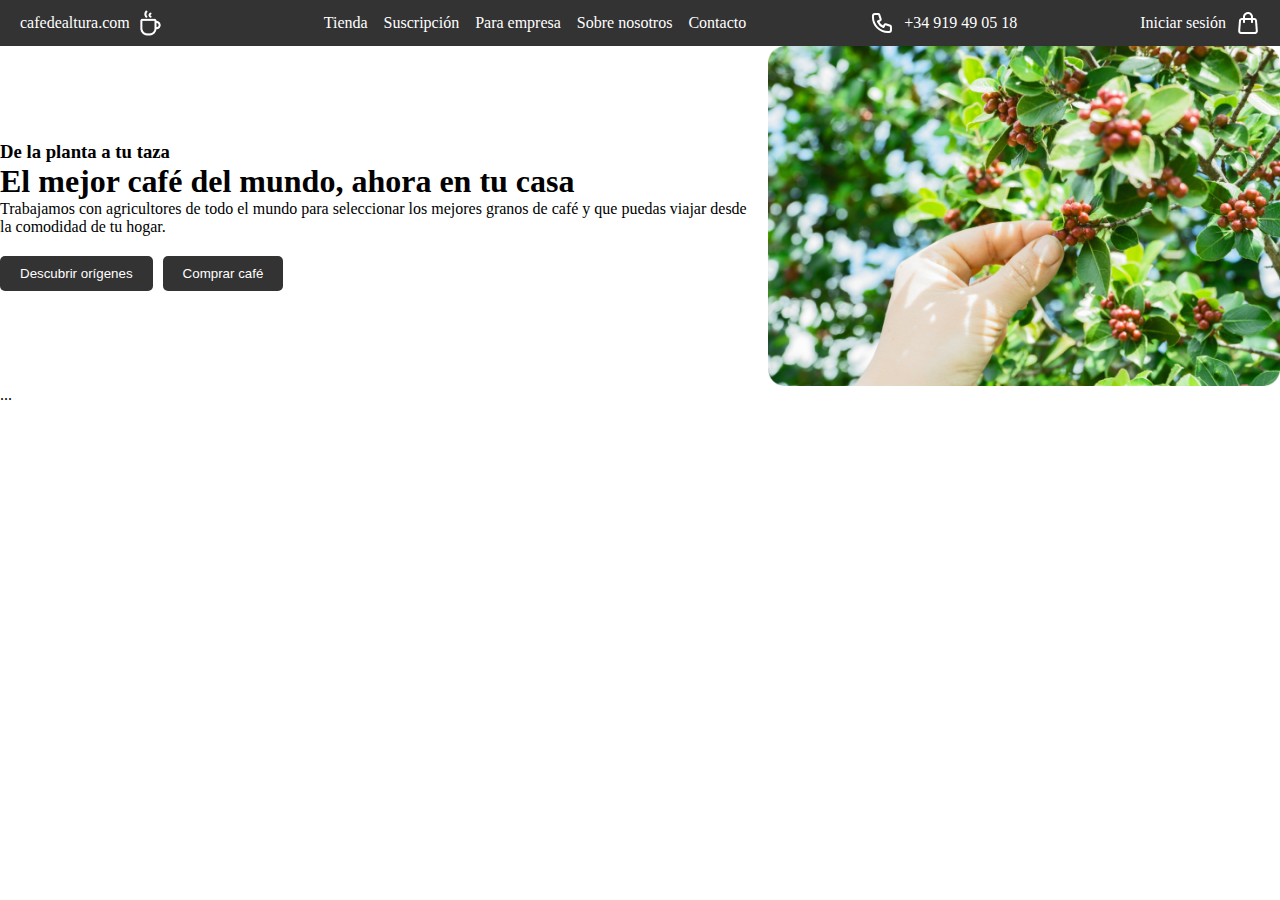
==== prueba.html @ 792d778a "summit" ====
<!DOCTYPE html>
<html lang="en">
  <head>
    <meta charset="UTF-8" />
    <meta name="viewport" content="width=device-width, initial-scale=1.0" />
    <link rel="stylesheet" href="prueba.css" />
    <title>Café Altura</title>
  </head>
  <body>
    <header class="nav-bar">
      <div class="logo-container">
        
        <span>cafedealtura.com</span>
        <img src="assets/IMG/ps_coffee-hot.png" alt="Café Altura logo" />
      </div>
      <nav class="desplegable">
        <ul>
          <li>Tienda</li>
          <li>Suscripción</li>
          <li>Para empresa</li>
          <li>Sobre nosotros</li>
          <li>Contacto</li>
        </ul>
      </nav>
      <div class="contact-container">
        <img src="assets/IMG/Phone.svg" alt="Teléfono" />
        <span>+34 919 49 05 18</span>
      </div>
      <div class="user-container">
        <span>Iniciar sesión</span>
        <img src="assets/IMG/Carr.png" alt="Carrito de compras" />
      </div>
    </header>
<section class="centro-banner">
    <div class="banner-content">
        <h3>De la planta a tu taza</h3>
        <h1>El mejor café del mundo, ahora en tu casa</h1>
        <p>
            Trabajamos con agricultores de todo el mundo para seleccionar los
            mejores granos de café y que puedas viajar desde la comodidad de tu
            hogar.
        </p>
        <div class="buttons-container">
            <button>Descubrir orígenes</button>
            <button>Comprar café</button>
        </div>
    </div>
    <div class="banner-image">
        <img src="assets/IMG/Heroimage.png" alt="Imagen de Café" />
    </div>
</section>
...

  </body>
</html>
---- prueba.css ----
/* *{
    margin: 0;
    padding: 0;
    box-sizing: border-box;
}
body{
    background-color: #fff;
    font-family: 'Outfit',

}

.nav-ba{
    display: flex;
    justify-content: space-between;
    background-color: #2B2A2B;
}
.nav-ba ul{
    display: flex;
    list-style: none;
    gap: 8px;
    background: #2B2A2B;
box-shadow: 0px 4px 4px 0px rgba(0, 0, 0, 0.03);
color: #fff;
padding: 8px;
   
}
;


.centro-banner{
    display: flex;
}

.div-banner{
    display: flex;
    justify-content: space-between;
    padding: 48px 40px;
    gap: 20px;
   
    flex-direction: column;
    align-items: flex-start;
}
.div-banner img{
    display: flex;
  justify-content: space-between;
  align-items: center;
  flex-direction: row-reverse;
   
   
} */

/* Reset básico */
body,
h1,
h2,
h3,
p,
ul,
li {
  margin: 0;
  padding: 12;
  gap: 20px;
  list-style: none;
  font-family: Outfit;
  
}

/* Encabezado */
.nav-bar {
  display: flex;
  justify-content: space-between;
  align-items: center;
  padding: 10px 20px;
  background-color: #333;
  color: #fff;
}

.logo-container,
.contact-container,
.user-container {
  display: flex;
  align-items: center;
  gap: 10px;
}

.desplegable ul {
  display: flex;
  align-items: flex-start;
  gap: 16px;
}

.desplegable li {
  cursor: pointer;
  line-height: 16px;
  justify-content: space-between;
}

/* Banner central */
.centro-banner {
    
  display: flex;
  justify-content: space-between;
  align-items: center;
  font-style: normal;
font-weight: 400;
}

.banner-content {
  flex: 1;
  padding-right: 20px;
  gap: 20px;
}
.banner-image {
  flex-basis: 40%; /* para el tamaño de la imagen */
}

.banner-image img {
  max-width: 100%;
  display: block;
}

.banner {
  text-align: center;
  padding: 20px;
}

.div-banner img {
  max-width: 100%;

  margin-top: 20px;
}

.buttons-container {
  margin-top: 20px;
  display: flex;
  gap: 10px;
}

button {
  padding: 10px 20px;
  border: none;
  cursor: pointer;
  border-radius: 5px;
  background-color: #333;
  color: #fff;
  transition: background-color 0.3s;
}

button:hover {
  background-color: #555;
}
max-width: 600px;
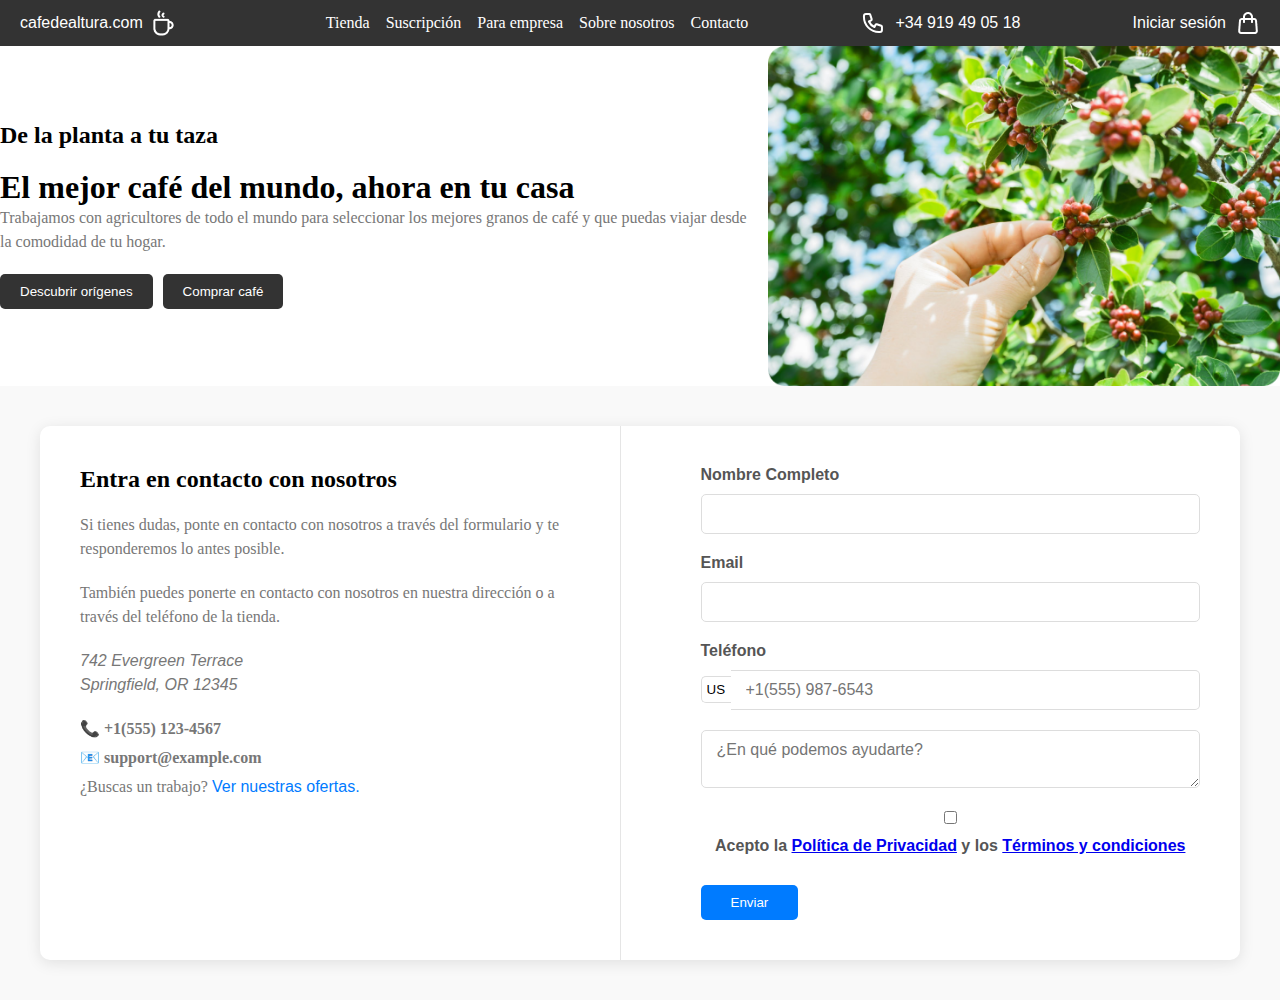
==== commit f1dfa799: "seguimosatualizando" ====
--- a/prueba.html
+++ b/prueba.html
@@ -49,7 +49,61 @@
         <img src="assets/IMG/Heroimage.png" alt="Imagen de Café" />
     </div>
 </section>
-...
+<section class="contact-section">
+  <div class="contact-wrapper">
+      <div class="contact-info">
+          <h3>Entra en contacto con nosotros</h3>
+          <p>Si tienes dudas, ponte en contacto con nosotros a través del formulario y te responderemos lo antes posible.</p>
+          <p>También puedes ponerte en contacto con nosotros en nuestra dirección o a través del teléfono de la tienda.</p>
+
+          <address>
+              742 Evergreen Terrace<br>
+              Springfield, OR 12345
+          </address>
+
+          <div class="phone-email">
+              <p>📞 +1(555) 123-4567</p>
+              <p>📧 support@example.com</p>
+          </div>
+
+          <div class="trabajo">
+              <p>¿Buscas un trabajo? <a href="#">Ver nuestras ofertas.</a></p>
+          </div>
+      </div>
+
+      <div class="contact-form">
+          <form class="formulario">
+              <div class="form-group">
+                  <label for="Nombre">Nombre Completo</label>
+                  <input type="text" id="Nombre" name="Nombre" />
+              </div>
+              <div class="form-group">
+                  <label for="Email">Email</label>
+                  <input type="text" id="Email" name="Email" />
+              </div>
+              <div class="form-group">
+                  <label for="teléfono">Teléfono</label>
+                  <div class="phone-input-wrapper">
+                      <select name="countryCode" id="countryCode">
+                          <option value="us">US</option>
+                          <option value="es">ES</option>
+                      </select>
+                      <input type="tel" id="teléfono" name="teléfono" placeholder="+1(555) 987-6543" />
+                  </div>
+              </div>
+              <div class="form-group">
+                  <textarea placeholder="¿En qué podemos ayudarte?"></textarea>
+              </div>
+              <div class="accept-policy form-group">
+                  <input type="checkbox" id="checkbox" name="checkbox" />
+                  <label>Acepto la <a href="#">Política de Privacidad</a> y los <a href="#">Términos y condiciones</a></label>
+              </div>
+              <button class="btn-enviar" type="submit">Enviar</button>
+          </form>
+      </div>
+  </div>
+</section>
+
 
   </body>
 </html>
--- a/prueba.css
+++ b/prueba.css
@@ -149,4 +149,159 @@
 button:hover {
   background-color: #555;
 }
-max-width: 600px;
+
+
+/* Estilos generales */
+* {
+  box-sizing: border-box;
+  font-family: Arial, sans-serif;
+}
+
+.contact-section {
+  background-color: #f9f9f9;
+  display: flex;
+  justify-content: center;
+  padding: 40px 0;
+}
+
+.contact-wrapper {
+  display: flex;
+  max-width: 1200px;
+  width: 100%;
+  gap: 40px;
+  background-color: #fff;
+  border-radius: 10px;
+  box-shadow: 0px 3px 15px rgba(0, 0, 0, 0.1);
+}
+
+.contact-info, .contact-form {
+  flex: 1;
+  padding: 40px;
+}
+
+.contact-info {
+  border-right: 1px solid #e5e5e5;
+}
+
+h3 {
+  font-size: 24px;
+  margin-bottom: 20px;
+}
+
+p, address {
+  margin-bottom: 20px;
+  font-size: 16px;
+  color: #777;
+  line-height: 1.5;
+}
+
+.address {
+  font-style: normal;
+  font-weight: bold;
+}
+
+.phone-email p {
+  font-size: 16px;
+  font-weight: bold;
+  margin: 5px 0;
+}
+
+.trabajo p {
+  font-size: 16px;
+}
+
+.trabajo a {
+  color: #007BFF;
+  text-decoration: none;
+}
+
+.form-group {
+  display: flex;
+  flex-direction: column;
+  margin-bottom: 20px;
+}
+
+label {
+  margin-bottom: 10px;
+  font-weight: bold;
+  color: #555;
+}
+
+input[type="text"], input[type="tel"], textarea {
+  width: 100%;
+  padding: 10px 15px;
+  border: 1px solid #ddd;
+  border-radius: 5px;
+  font-size: 16px;
+}
+
+.phone-input-wrapper {
+  display: flex;
+  gap: 10px;
+  align-items: center;
+}
+
+select {
+  padding: 10px;
+  border: 1px solid #ddd;
+  border-radius: 5px;
+  background-color: #fff;
+}
+
+.accept-policy {
+  display: flex;
+  align-items: center;
+  gap: 10px;
+}
+
+.btn-enviar {
+  background-color: #007BFF;
+  color: #fff;
+  padding: 10px 30px;
+  border: none;
+  border-radius: 5px;
+  cursor: pointer;
+  transition: background-color 0.3s;
+}
+
+.btn-enviar:hover {
+  background-color: #0056b3;
+}
+
+.phone-input-wrapper {
+  display: flex;
+  gap: 0;  /* Cambia el gap a 0 */
+  align-items: center;
+}
+
+select {
+  padding: 10px 10px 10px 5px;  /* Ajusta el padding */
+  border: 1px solid #ddd;
+  border-radius: 5px 0 0 5px;  /* Ajusta el border-radius */
+  background-color: #fff;
+  appearance: none; /* Elimina el estilo predeterminado del navegador para el select */
+}
+
+.phone-input-wrapper input[type="tel"] {
+  border-radius: 0 5px 5px 0;  /* Ajusta el border-radius */
+}
+
+.phone-input-wrapper {
+  display: flex;
+  align-items: center;
+}
+
+select {
+  padding: 5px 5px 5px 5px;  /* Ajusta el padding */
+  border: 1px solid #ddd;
+  border-right: none;  /* Elimina el borde derecho */
+  border-radius: 5px 5 2 px;  /* Ajusta el border-radius */
+  background-color: #fff;
+  appearance: none; /* Elimina el estilo predeterminado del navegador para el select */
+}
+
+.phone-input-wrapper input[type="tel"] {
+  border-radius:  px px ;  /* Ajusta el border-radius */
+  border-left: none;  /* Elimina el borde izquierdo */
+}
+
